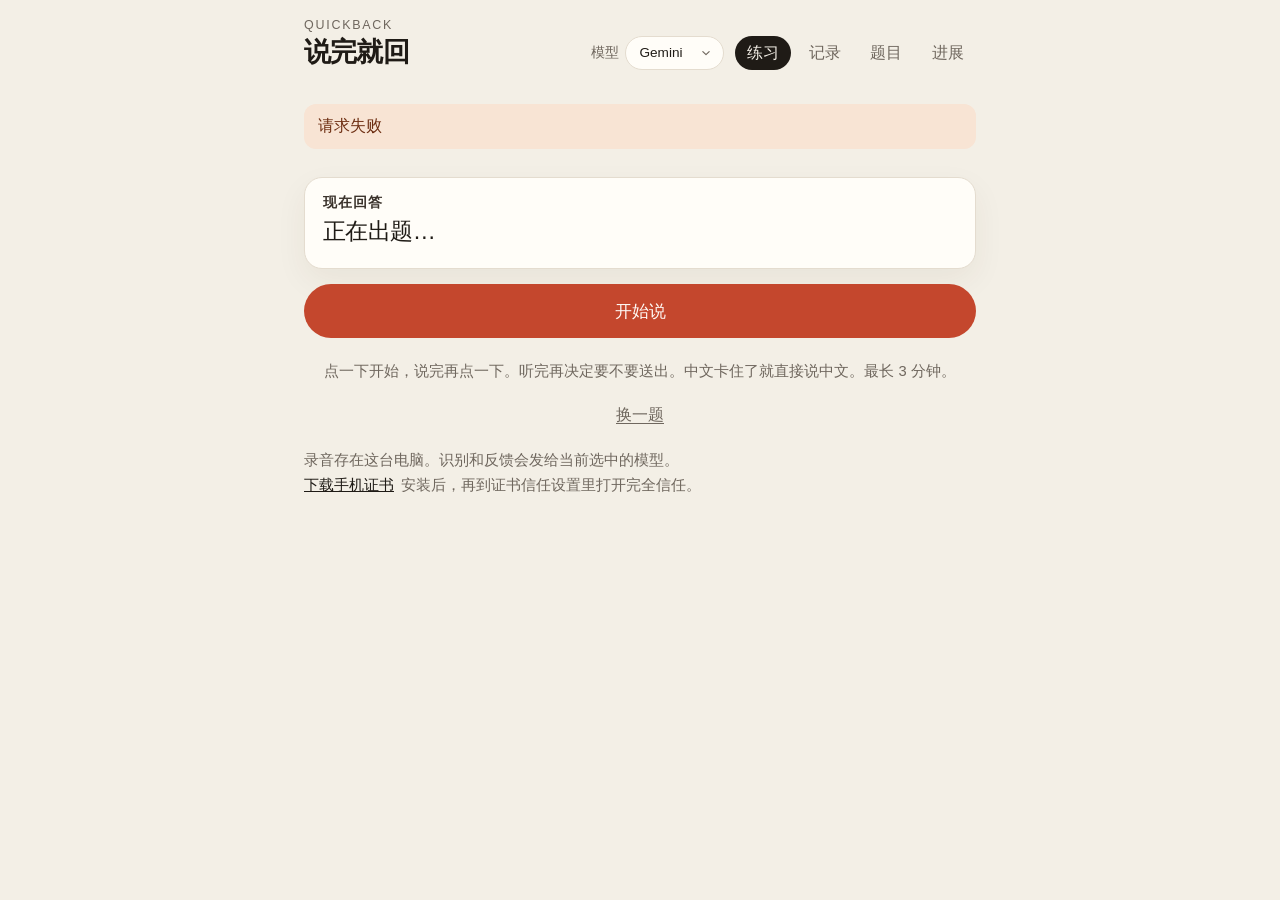
==== static/index.html @ a30c8c8e "feat: 进展对齐已答练习，原始分按各题加总并用 Chart.js 展示 进展只出练习里已经答过的题，未答追问不再出现，也不再加奖励分。统计图改用本地 Chart.js，原始分改为各题分数相加。  " ====
<!DOCTYPE html>
<html lang="zh-CN">
<head>
  <meta charset="utf-8">
  <meta name="viewport" content="width=device-width, initial-scale=1">
  <title>Quickback</title>
    <link rel="stylesheet" href="/static/app.css?v=77">
</head>
<body>
  <div class="page">
    <header class="top">
      <div>
        <p class="brand">Quickback</p>
        <h1>说完就回</h1>
      </div>
      <nav class="tabs" aria-label="页面">
        <label class="provider">模型
          <select id="provider" aria-label="模型">
            <option value="gemini">Gemini</option>
            <option value="qwen">千问</option>
          </select>
        </label>
        <button type="button" id="tab-practice" class="tab is-active">练习</button>
        <button type="button" id="tab-history" class="tab">记录</button>
        <button type="button" id="tab-questions" class="tab">题目</button>
        <button type="button" id="tab-progress" class="tab">进展</button>
      </nav>
    </header>

    <p id="banner" class="banner" hidden></p>

    <main id="practice">
      <section id="topic" class="card topic" hidden></section>
      <section id="turns"></section>
      <section id="next-prompt" class="card prompt"></section>
      <section id="recorder" class="recorder">
        <div class="record-row">
          <button type="button" id="record" class="record">开始说</button>
          <button type="button" id="finish-practice" class="finish" hidden>归档</button>
        </div>
        <div id="take-review" class="take-review" hidden>
          <p id="take-hint" class="hint">这段还在本机。听一遍，满意再送出。</p>
          <div id="take-audio"></div>
          <div class="take-actions">
            <button type="button" id="send-take" class="primary">就用这段</button>
            <button type="button" id="redo-take" class="text-btn">重说</button>
          </div>
        </div>
        <p id="rec-hint" class="hint">点一下开始，说完再点一下。听完再决定要不要送出。中文卡住了就直接说中文。最长 3 分钟。</p>
        <button type="button" id="cancel-retake" class="text-btn" hidden>取消重答</button>
        <button type="button" id="new-question" class="text-btn">换一题</button>
      </section>
    </main>

    <main id="history" hidden>
      <section id="history-list" class="history"></section>
    </main>

    <main id="questions" hidden>
      <form id="question-form" class="card question-form">
        <p class="kicker">新题目</p>
        <label>英文问题<input name="en" type="text" required maxlength="240"></label>
        <label>中文意思<input name="zh" type="text" required maxlength="240"></label>
        <button type="submit" class="primary">添加</button>
      </form>
      <section id="question-list" class="question-list"></section>
    </main>

    <main id="progress" hidden>
      <section id="progress-root"></section>
    </main>

    <main id="progress-stats" hidden>
      <section id="progress-stats-root"></section>
    </main>

    <footer class="foot">
      <p>录音存在这台电脑。识别和反馈会发给当前选中的模型。</p>
      <p class="cert-install"><a href="/api/cert">下载手机证书</a>安装后，再到证书信任设置里打开完全信任。</p>
    </footer>
  </div>
  <div id="confirm-dialog" class="confirm" hidden>
    <div class="confirm-card" role="dialog" aria-modal="true" aria-labelledby="confirm-text">
      <p id="confirm-text"></p>
      <div class="confirm-actions">
        <button type="button" id="confirm-ok" class="primary">删除</button>
        <button type="button" id="confirm-cancel" class="text-btn">取消</button>
      </div>
    </div>
  </div>
  <script src="/static/chart.umd.min.js?v=4.4.6"></script>
  <script src="/static/progress.js?v=19"></script>
  <script src="/static/questions.js?v=38"></script>
  <script src="/static/app.js?v=68"></script>
</body>
</html>
---- static/app.css ----
:root {
  color-scheme: light;
  --bg: #f3efe6;
  --card: #fffdf8;
  --ink: #1f1b16;
  --muted: #6f675e;
  --label: #3a322b;
  --line: #e4dccf;
  --en: #1c5c43;
  --zh: #9a4510;
  --zh-bg: #f8eadb;
  --accent: #c4472d;
  --accent-ink: #fffaf6;
  --heard: #2f8a52;
  --heard-active: #1d6a3c;
  --shadow: 0 12px 32px rgba(70, 48, 20, 0.06);
  font-family: "Segoe UI", "PingFang SC", "Microsoft YaHei", sans-serif;
}

* { box-sizing: border-box; }

body {
  margin: 0;
  background: var(--bg);
  color: var(--ink);
}

button, input, select { font: inherit; color: inherit; }

.page {
  width: min(42rem, calc(100% - 2rem));
  margin: 0 auto;
  padding: 0 0 3rem;
}

.top {
  position: sticky;
  top: 0;
  z-index: 20;
  display: flex;
  justify-content: space-between;
  gap: 1rem;
  align-items: flex-end;
  margin-bottom: 1.25rem;
  padding: 1.1rem 0 0.85rem;
  background: var(--bg);
}

.brand {
  margin: 0;
  color: var(--muted);
  font-size: 0.78rem;
  letter-spacing: 0.14em;
  text-transform: uppercase;
}

h1 {
  margin: 0.15rem 0 0;
  font-size: 1.7rem;
  font-weight: 650;
  letter-spacing: -0.03em;
}

.tabs { display: flex; flex-wrap: wrap; gap: 0.35rem; align-items: center; justify-content: flex-end; }

.provider {
  display: flex;
  align-items: center;
  gap: 0.35rem;
  margin-right: 0.35rem;
  color: var(--muted);
  font-size: 0.85rem;
}

.provider select {
  appearance: none;
  border: 1px solid var(--line);
  background: var(--card) url("data:image/svg+xml,%3Csvg xmlns='http://www.w3.org/2000/svg' viewBox='0 0 12 12'%3E%3Cpath d='M2.2 4.3 6 8l3.8-3.7' fill='none' stroke='%236f675e' stroke-width='1.4' stroke-linecap='round' stroke-linejoin='round'/%3E%3C/svg%3E") right 0.7rem center / 0.65rem no-repeat;
  border-radius: 999px;
  height: 2.11rem;
  min-width: 6.2rem;
  padding: 0 1.7rem 0 0.85rem;
  color: var(--ink);
  line-height: 1.2;
  cursor: pointer;
}

.provider select:hover { border-color: #cfc4b4; }

.provider select:focus { outline: none; }

.provider select:focus-visible {
  outline: 2px solid var(--ink);
  outline-offset: 2px;
}

.tab, .text-btn, .retry, .history-item {
  border: 0;
  background: transparent;
  color: var(--ink);
  cursor: pointer;
}

.tab {
  padding: 0.4rem 0.75rem;
  border-radius: 999px;
  color: var(--muted);
}

.tab.is-active {
  background: var(--ink);
  color: var(--bg);
}

.banner {
  margin: 0 0 1rem;
  padding: 0.75rem 0.9rem;
  border-radius: 12px;
  background: #f8e4d4;
  color: #6d2e12;
}

.card {
  background: var(--card);
  border: 1px solid var(--line);
  border-radius: 18px;
  box-shadow: var(--shadow);
  padding: 1rem 1.1rem 1.05rem;
}

.topic { margin-bottom: 0.8rem; }
.topic p, .prompt p, .turn p { margin: 0.25rem 0; }

.kicker {
  margin: 0;
  color: var(--label);
  font-size: 0.86rem;
  font-weight: 650;
  letter-spacing: 0.08em;
}

.section-head {
  display: flex;
  align-items: center;
  justify-content: space-between;
  gap: 0.75rem;
}

.section-head .kicker,
.section-head .question-meta { margin: 0; }

.section-head .question-actions {
  margin: 0 0 0 auto;
}

.section-head .text-btn {
  padding: 0;
  font-size: 0.92rem;
}

.en-line {
  font-size: 1.45rem;
  line-height: 1.35;
  letter-spacing: -0.02em;
}

.zh-line { color: var(--muted); }

.prompt { margin-top: 0.8rem; }

#turns { display: grid; gap: 0.8rem; }

.turn { display: grid; gap: 0.85rem; }
.turn.is-retake { box-shadow: inset 0 0 0 1px var(--accent); }
.turn-fold > summary {
  display: inline-flex;
  align-items: center;
  gap: 0.28rem;
  width: fit-content;
  cursor: pointer;
  list-style: none;
  color: var(--muted);
  font-size: 0.92rem;
}
.fold-icon {
  display: inline-flex;
  width: 0.7rem;
  height: 0.7rem;
}
.fold-icon svg { display: block; width: 100%; height: 100%; }
.turn-fold[open] .fold-icon { transform: rotate(90deg); }
.turn-fold > summary::-webkit-details-marker { display: none; }
.turn-fold > summary::marker { content: ""; }
.turn-fold[open] > summary { margin-bottom: 0.85rem; }
.turn-fold[open] .when-closed,
.turn-fold:not([open]) .when-open { display: none; }
.turn-fold:not([open]) > .turn-body { display: none; }
.turn-body { display: grid; gap: 0.85rem; }
.turn-question { display: grid; gap: 0.3rem; }
.turn-question .question-actions { margin-top: 0.2rem; }
.retake-slot:empty { display: none; }

.transcript {
  font-size: 1.08rem;
  line-height: 1.6;
}

.seg.en { color: var(--en); }
.seg.zh {
  color: var(--zh);
  background: var(--zh-bg);
  border-radius: 0.3rem;
  padding: 0 0.18em;
}

.natural {
  font-family: Georgia, "Palatino Linotype", Palatino, serif;
  font-size: 1.28rem;
  line-height: 1.45;
  margin-bottom: 0.25rem;
}

.natural:last-of-type { margin-bottom: 0.85rem; }

.turn-blocks { display: grid; gap: 0.85rem; }

.framed {
  border: 1px solid var(--line);
  border-radius: 0.7rem;
  padding: 0.55rem 0.75rem 0.7rem;
}

.framed .natural { margin: 0.15rem 0 0; }
.framed .meaning { margin-bottom: 0.35rem; }
.framed .note { margin: 0.15rem 0 0; }
.framed-part { margin-top: 0.85rem; }

.variant { margin-top: 0.75rem; }
.variant .meaning { margin-bottom: 0; }

.chunk-mark {
  background: transparent;
  color: inherit;
  box-shadow: inset 0 -0.28rem 0 rgb(196 71 45 / 28%);
}

.core-mark {
  background: rgb(28 92 67 / 14%);
  color: inherit;
  border-radius: 0.15rem;
}

.chunk-speak {
  flex: 0 1 auto;
  width: fit-content;
  max-width: 100%;
  margin: 0;
  padding: 0;
  border: 0;
  background: none;
  color: inherit;
  font: inherit;
  font-size: 1.05rem;
  line-height: 1.45;
  text-align: left;
  cursor: pointer;
}

.chunk-speak:hover,
.chunk-speak:focus-visible,
.chunk-speak.is-playing { color: var(--accent); }

.chunk-slot { color: var(--muted); font-weight: 400; }
.chunk-speak:hover .chunk-slot,
.chunk-speak:focus-visible .chunk-slot,
.chunk-speak.is-playing .chunk-slot { color: var(--muted); }

.chunk-echo { margin-top: 0.85rem; }
.core-block { margin-top: 0.95rem; }
.core {
  margin-top: 0.7rem;
  padding: 0.65rem 0.75rem 0.7rem;
  border: 1px solid var(--line);
  border-radius: 0.55rem;
  background: #fffdf8;
}
.core .note { margin: 0.2rem 0 0; }
.core .spoken { margin: 0.35rem 0 0; }
.core-try {
  margin-top: 0.55rem;
  padding-top: 0.45rem;
  border-top: 1px solid var(--line);
}
.core-try-label {
  color: #5c534b;
  font-size: 0.86rem;
  font-weight: 700;
}
.core-add { margin-top: 0.75rem; }
.chunk { margin-top: 0.65rem; }
.chunk .natural { font-size: 1.05rem; }

.chunk-line {
  display: flex;
  align-items: center;
  gap: 0.4rem;
  min-width: 0;
}

.chunk-role {
  flex: none;
  padding: 0.05rem 0.38rem;
  border-radius: 0.32rem;
  font-size: 0.72rem;
  font-weight: 650;
  line-height: 1.35;
  letter-spacing: 0.04em;
}

.chunk-role.is-flow { color: var(--en); background: #e5f1ea; }
.chunk-role.is-pivot { color: var(--zh); background: var(--zh-bg); }
.chunk-role.is-refactor { color: var(--accent); background: #f8e6e1; }

.chunk-heard {
  flex: none;
  width: 2.1rem;
  height: 0.85rem;
  padding: 0;
  border: 0;
  border-radius: 0.2rem;
  background: var(--heard);
  cursor: pointer;
}

.chunk-heard.is-playing { background: var(--heard-active); }

.echo-head {
  display: flex;
  align-items: center;
  justify-content: space-between;
  gap: 0.75rem;
}

.echo-actions {
  display: flex;
  align-items: center;
  gap: 0.85rem;
  margin-left: auto;
}

.echo-actions .text-btn {
  padding: 0;
  font-size: 0.92rem;
}

.framed .changes { margin-top: 0.35rem; }
.framed .changes li:first-child { border-top: 0; padding-top: 0.15rem; }

.meaning {
  margin: 0.2rem 0 0.85rem;
  color: var(--muted);
  font-size: 0.98rem;
  line-height: 1.5;
}

.meta, .hint, .foot, .note, .empty {
  color: var(--muted);
  font-size: 0.92rem;
}

.meta { margin: 0; }

.player {
  display: flex;
  align-items: center;
  gap: 0.45rem;
  width: 100%;
  height: 2rem;
  margin-top: 0.35rem;
  padding: 0 0.55rem 0 0.22rem;
  border: 1px solid var(--line);
  border-radius: 999px;
  background: var(--card);
}

.player audio { display: none; }

.player-play {
  display: grid;
  place-items: center;
  width: 1.65rem;
  height: 1.65rem;
  flex: none;
  padding: 0;
  border: 0;
  border-radius: 999px;
  background: var(--ink);
  color: var(--accent-ink);
  cursor: pointer;
}

.player-play.is-playing { background: var(--accent); }

.player.is-retell .player-play { background: var(--heard); }
.player.is-retell .player-play.is-playing { background: var(--heard-active); }

.player-play svg {
  width: 1.05rem;
  height: 1.05rem;
  display: block;
}

.player .player-range {
  flex: 1;
  width: auto;
  min-width: 0;
  height: 0.28rem;
  margin: 0;
  padding: 0;
  border: 0;
  accent-color: var(--accent);
  appearance: none;
  background: var(--line);
  border-radius: 999px;
  box-shadow: none;
  cursor: pointer;
}

.player-range::-webkit-slider-thumb {
  appearance: none;
  width: 0.68rem;
  height: 0.68rem;
  border: 0;
  border-radius: 999px;
  background: var(--accent);
}

.player-range::-moz-range-thumb {
  width: 0.68rem;
  height: 0.68rem;
  border: 0;
  border-radius: 999px;
  background: var(--accent);
}

.player-time {
  flex: none;
  min-width: 5.6rem;
  color: var(--muted);
  font-size: 0.75rem;
  font-variant-numeric: tabular-nums;
  text-align: right;
}

.changes, .extensions { margin: 0.35rem 0 0; padding: 0; list-style: none; display: grid; gap: 0.65rem; }

.changes li, .extensions li {
  padding-top: 0.65rem;
  border-top: 1px solid var(--line);
}

.spoken { color: var(--zh); }
.better { color: var(--en); }

.block-label {
  margin: 0;
  color: var(--ink);
  font-size: 1.12rem;
  font-weight: 700;
  letter-spacing: 0.01em;
}

.block-label.rank-2 {
  color: #5c534b;
  font-size: 0.92rem;
  font-weight: 700;
  letter-spacing: 0.02em;
}

.block-label.rank-3 {
  color: var(--muted);
  font-size: 0.76rem;
  font-weight: 400;
  letter-spacing: 0.01em;
}

.block-label.rank-3::before {
  content: "·";
  margin-right: 0.4em;
  color: #5c534b;
  font-weight: 700;
}

.block-label.is-highlight {
  display: inline-block;
  color: var(--ink);
  font-weight: 700;
  background: #f8e6e1;
  border-radius: 0.28rem;
  padding: 0.08rem 0.45rem;
}

.block-label.rank-3.is-highlight::before { content: none; }

.recorder {
  margin-top: 0.9rem;
  display: grid;
  justify-items: center;
  gap: 0.55rem;
}

.recorder.is-inline {
  margin-top: 0.15rem;
  padding-top: 0.85rem;
  border-top: 1px solid var(--line);
  justify-items: stretch;
}

.recorder.is-inline .hint { text-align: center; }
.recorder.is-inline .take-review { width: 100%; }

.record-row {
  display: flex;
  align-items: stretch;
  gap: 0.65rem;
  width: 100%;
}

.record {
  width: auto;
  flex: 1;
  height: 3.4rem;
  border: 0;
  border-radius: 999px;
  background: var(--accent);
  color: var(--accent-ink);
  font-size: 1.05rem;
  cursor: pointer;
}

.record:disabled, .finish:disabled { opacity: 0.55; cursor: wait; }

.finish.is-wide { flex: 1; }
.finish {
  flex: none;
  min-width: 6.4rem;
  height: 3.4rem;
  padding: 0 1.6rem;
  border: 0;
  border-radius: 999px;
  background: var(--heard);
  color: var(--accent-ink);
  font-size: 1.05rem;
  cursor: pointer;
}

.take-review:not([hidden]) {
  width: min(100%, 24rem);
  display: grid;
  justify-items: center;
  gap: 0.7rem;
}

.take-review .player { margin-top: 0; }

.take-actions { display: flex; gap: 0.9rem; align-items: center; }
.take-actions .primary { margin-top: 0; }

.record.is-recording {
  background: #8e2618;
  animation: pulse 1.2s ease-in-out infinite;
}

@keyframes pulse {
  50% { transform: scale(0.985); }
}

@media (prefers-reduced-motion: reduce) {
  .record.is-recording { animation: none; }
}

.text-btn:disabled { opacity: 0.45; cursor: default; }
.text-btn, .retry {
  color: var(--muted);
  text-decoration: underline;
  text-underline-offset: 0.18em;
}

.retry { padding: 0; }

.history, .question-list { display: grid; gap: 0.6rem; }

.question-form label, .question-item label, .prompt-edit label {
  display: grid;
  gap: 0.3rem;
  margin-top: 0.75rem;
  color: var(--muted);
  font-size: 0.85rem;
}

.question-form input:not(.player-range),
.question-item input:not(.player-range),
.prompt-edit input:not(.player-range) {
  width: 100%;
  border: 1px solid var(--line);
  border-radius: 10px;
  padding: 0.6rem 0.7rem;
  background: #fff;
}

.primary {
  margin-top: 0.9rem;
  border: 0;
  border-radius: 999px;
  padding: 0.55rem 1.1rem;
  background: var(--ink);
  color: var(--bg);
  cursor: pointer;
}

.question-item { margin-top: 0.7rem; }

.question-open {
  display: block;
  width: 100%;
  margin: 0;
  padding: 0;
  border: 0;
  background: none;
  color: inherit;
  font: inherit;
  text-align: left;
  cursor: pointer;
}

.question-open:hover .en-line {
  text-decoration: underline;
  text-underline-offset: 0.14em;
}

.question-open:focus { outline: none; }

.question-open:focus-visible {
  outline: 2px solid var(--ink);
  outline-offset: 3px;
  border-radius: 8px;
}

.question-meta {
  margin: 0 0 0.35rem;
  color: var(--muted);
  font-size: 0.82rem;
}

.question-current { color: var(--en); font-weight: 650; }

.question-status { color: var(--accent); font-weight: 650; }
.question-status.is-done { color: var(--muted); }
.retell { margin-top: 0.8rem; }
.retell .text-btn { margin-top: 0.35rem; }

.echoes { margin-top: 0.8rem; }
.echoes summary { cursor: pointer; color: var(--muted); }
.echo-list { display: grid; gap: 0.85rem; margin-top: 0.55rem; }
.echo-turn { display: grid; gap: 0.4rem; }
.echo-turn .en-line { font-size: 1.15rem; margin: 0; }
.echo-turn .zh-line { margin: 0; }
.chunk-phrase { font-size: 1.05rem; line-height: 1.4; }
.echo { margin-top: 0.85rem; }
.echo .block-label { margin-top: 0.45rem; }

.question-actions { display: flex; gap: 0.9rem; align-items: center; margin-top: 0.75rem; }
.question-actions .primary { margin-top: 0; }

.history-item {
  text-align: left;
  width: 100%;
  padding: 0.9rem 1rem;
  border-radius: 16px;
  border: 1px solid var(--line);
  background: var(--card);
}

.history-item strong { display: block; font-weight: 600; }
.history-item span { display: block; margin-top: 0.25rem; color: var(--muted); font-size: 0.9rem; }

.confirm {
  position: fixed;
  inset: 0;
  z-index: 20;
  display: grid;
  place-items: center;
  padding: 1rem;
  background: rgba(31, 27, 22, 0.35);
}

.confirm[hidden] { display: none; }

.confirm-card {
  width: min(22rem, 100%);
  background: var(--card);
  border: 1px solid var(--line);
  border-radius: 18px;
  box-shadow: var(--shadow);
  padding: 1.15rem 1.15rem 1rem;
}

.confirm-card p { margin: 0; line-height: 1.5; }

.confirm-actions {
  display: flex;
  gap: 0.9rem;
  align-items: center;
  margin-top: 1rem;
}

.confirm-actions .primary { margin-top: 0; background: var(--accent); color: var(--accent-ink); }

.progress-chart { margin-top: 0.85rem; }
.progress-plot { position: relative; width: 100%; height: 300px; }
.progress-chart.is-compact .progress-plot { height: 120px; }
.progress-latest { margin: 0.4rem 0 0; }
.progress-answer { margin-top: 0.7rem; }
.progress-answer .en-line { font-size: 1.2rem; }
.progress-said { margin: 0.45rem 0 0; line-height: 1.5; }
.progress-fixes { margin-top: 0.75rem; }
.progress-fixes .block-label { margin-bottom: 0.15rem; }
.progress-total { margin: 0.45rem 0 0; font-weight: 700; }
.progress-answer .player { margin-top: 0.55rem; }
#progress-root { overflow-anchor: none; }
.progress-drafts { margin-top: 0.9rem; }
.progress-drafts .kicker { margin-top: 0; }
.draft-list { list-style: none; margin: 0.65rem 0 0; padding: 0; display: grid; gap: 0.4rem; }
.draft-item { display: flex; align-items: center; justify-content: space-between; gap: 0.7rem; }
.draft-item p { margin: 0; line-height: 1.45; }
.draft-form { display: flex; gap: 0.55rem; align-items: center; margin-top: 0.7rem; }
.draft-form input {
  flex: 1;
  min-width: 0;
  border: 1px solid var(--line);
  border-radius: 10px;
  padding: 0.55rem 0.7rem;
  background: #fff;
}
.draft-form .primary { margin-top: 0; flex: none; }

.progress-quit {
  flex: none;
  min-width: 6.8rem;
  height: 3.4rem;
  padding: 0 1.2rem;
  border: 1px solid var(--line);
  border-radius: 999px;
  background: var(--card);
  color: var(--ink);
  font-size: 1rem;
  cursor: pointer;
}

.progress-quit:disabled { opacity: 0.55; cursor: default; }

.progress-actions { display: flex; gap: 0.9rem; align-items: center; margin-top: 0.85rem; }
.progress-actions .primary { margin-top: 0; }
#progress > #progress-root > .primary { margin-top: 0.9rem; }
.progress-back { display: block; margin: 0 0 0.75rem; padding: 0; }

.foot { margin-top: 1.5rem; }
.foot p { margin: 0.35rem 0; }
.cert-install a { color: var(--ink); margin-right: 0.45rem; }

.error-line { color: #8e2618; }

.review {
  margin-top: 0.35rem;
  border-top: 1px solid var(--line);
  padding-top: 0.75rem;
}

.review summary {
  cursor: pointer;
  color: var(--ink);
  font-size: 0.95rem;
}

.review p {
  margin: 0.55rem 0 0;
  line-height: 1.6;
}
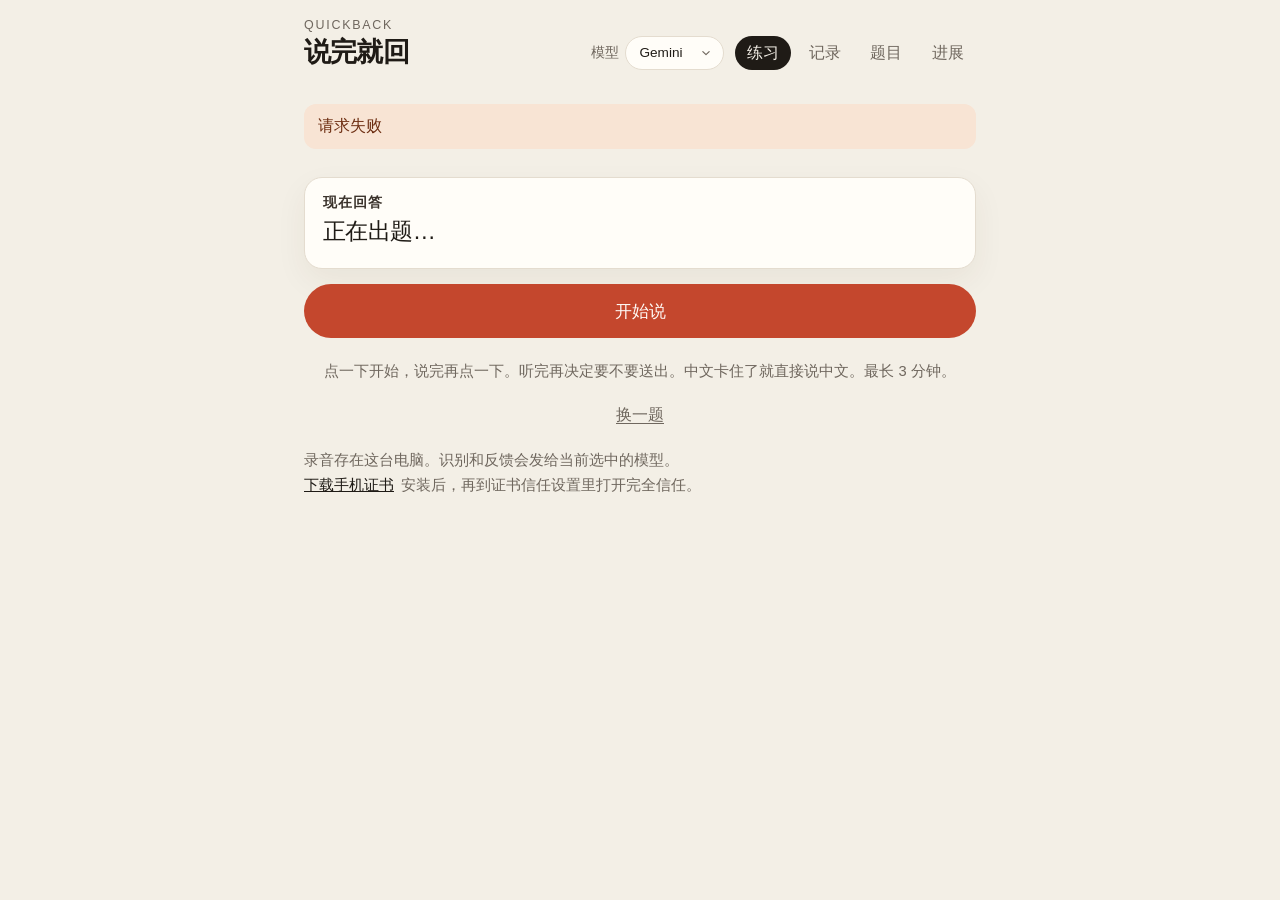
==== commit 49fd9dd9: "fix: 手机能播电脑上的跟读，并显示时长 电脑录的 WebM 在手机上解不了，跟读播放器也没带上秒数。手机来要时转成 AAC，并把时长记下来。" ====
--- a/static/index.html
+++ b/static/index.html
@@ -4,7 +4,7 @@
   <meta charset="utf-8">
   <meta name="viewport" content="width=device-width, initial-scale=1">
   <title>Quickback</title>
-    <link rel="stylesheet" href="/static/app.css?v=77">
+    <link rel="stylesheet" href="/static/app.css?v=82">
 </head>
 <body>
   <div class="page">
@@ -20,10 +20,10 @@
             <option value="qwen">千问</option>
           </select>
         </label>
-        <button type="button" id="tab-practice" class="tab is-active">练习</button>
-        <button type="button" id="tab-history" class="tab">记录</button>
-        <button type="button" id="tab-questions" class="tab">题目</button>
-        <button type="button" id="tab-progress" class="tab">进展</button>
+        <a href="/practice" id="tab-practice" class="tab is-active" aria-current="page">练习</a>
+        <a href="/history" id="tab-history" class="tab">记录</a>
+        <a href="/questions" id="tab-questions" class="tab">题目</a>
+        <a href="/progress" id="tab-progress" class="tab">进展</a>
       </nav>
     </header>
 
@@ -89,8 +89,8 @@
     </div>
   </div>
   <script src="/static/chart.umd.min.js?v=4.4.6"></script>
-  <script src="/static/progress.js?v=19"></script>
-  <script src="/static/questions.js?v=38"></script>
-  <script src="/static/app.js?v=68"></script>
+  <script src="/static/progress.js?v=31"></script>
+  <script src="/static/questions.js?v=39"></script>
+  <script src="/static/app.js?v=73"></script>
 </body>
 </html>
--- a/static/app.css
+++ b/static/app.css
@@ -102,9 +102,11 @@
 }
 
 .tab {
+  display: inline-block;
   padding: 0.4rem 0.75rem;
   border-radius: 999px;
   color: var(--muted);
+  text-decoration: none;
 }
 
 .tab.is-active {
@@ -138,6 +140,8 @@
   font-weight: 650;
   letter-spacing: 0.08em;
 }
+
+.kicker .progress-count { margin-left: 0.45rem; }
 
 .section-head {
   display: flex;
@@ -723,6 +727,8 @@
 .progress-answer { margin-top: 0.7rem; }
 .progress-answer .en-line { font-size: 1.2rem; }
 .progress-said { margin: 0.45rem 0 0; line-height: 1.5; }
+.progress-corrected { margin-top: 0.75rem; }
+.progress-corrected .block-label { margin-bottom: 0.25rem; }
 .progress-fixes { margin-top: 0.75rem; }
 .progress-fixes .block-label { margin-bottom: 0.15rem; }
 .progress-total { margin: 0.45rem 0 0; font-weight: 700; }
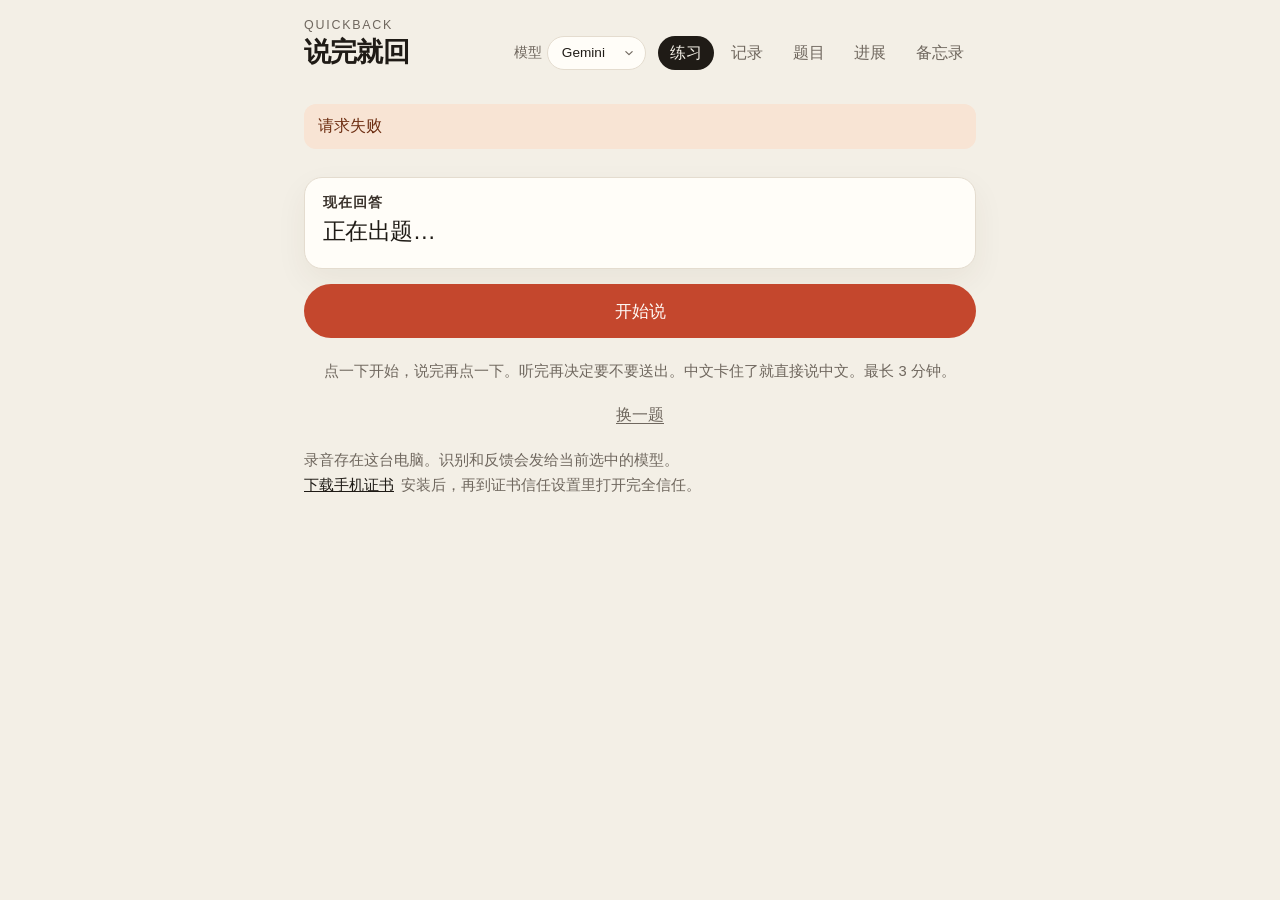
==== commit b7bfbc0d: "feat: 加上备忘录页，记录可折叠查看 练习里想留下的话可以写标题和正文，存在本机，也能改或删。  Co-authored-by: XiaoWinter <XiaoWinter@users.nore" ====
--- a/static/index.html
+++ b/static/index.html
@@ -4,7 +4,7 @@
   <meta charset="utf-8">
   <meta name="viewport" content="width=device-width, initial-scale=1">
   <title>Quickback</title>
-    <link rel="stylesheet" href="/static/app.css?v=82">
+    <link rel="stylesheet" href="/static/app.css?v=86">
 </head>
 <body>
   <div class="page">
@@ -24,6 +24,7 @@
         <a href="/history" id="tab-history" class="tab">记录</a>
         <a href="/questions" id="tab-questions" class="tab">题目</a>
         <a href="/progress" id="tab-progress" class="tab">进展</a>
+        <a href="/memos" id="tab-memos" class="tab">备忘录</a>
       </nav>
     </header>
 
@@ -74,6 +75,16 @@
       <section id="progress-stats-root"></section>
     </main>
 
+    <main id="memos" hidden>
+      <form id="memo-form" class="card memo-form">
+        <p class="kicker">新备忘</p>
+        <label>标题<input name="title" type="text" maxlength="80"></label>
+        <label>备忘<textarea name="text" required maxlength="2000" rows="4"></textarea></label>
+        <button type="submit" class="primary">添加</button>
+      </form>
+      <section id="memo-list" class="memo-list"></section>
+    </main>
+
     <footer class="foot">
       <p>录音存在这台电脑。识别和反馈会发给当前选中的模型。</p>
       <p class="cert-install"><a href="/api/cert">下载手机证书</a>安装后，再到证书信任设置里打开完全信任。</p>
@@ -91,6 +102,7 @@
   <script src="/static/chart.umd.min.js?v=4.4.6"></script>
   <script src="/static/progress.js?v=31"></script>
   <script src="/static/questions.js?v=39"></script>
-  <script src="/static/app.js?v=73"></script>
+  <script src="/static/memos.js?v=3"></script>
+  <script src="/static/app.js?v=74"></script>
 </body>
 </html>
--- a/static/app.css
+++ b/static/app.css
@@ -592,7 +592,70 @@
 
 .retry { padding: 0; }
 
-.history, .question-list { display: grid; gap: 0.6rem; }
+.history, .question-list, .memo-list { display: grid; gap: 0.6rem; }
+
+.memo-list { margin-top: 1rem; }
+
+.memo-form label, .memo-item label {
+  display: grid;
+  gap: 0.3rem;
+  margin-top: 0.75rem;
+  color: var(--muted);
+  font-size: 0.85rem;
+}
+
+.memo-form input,
+.memo-item input,
+.memo-form textarea,
+.memo-item textarea {
+  width: 100%;
+  border: 1px solid var(--line);
+  border-radius: 10px;
+  padding: 0.6rem 0.7rem;
+  background: #fff;
+  color: inherit;
+  font: inherit;
+  line-height: 1.45;
+}
+
+.memo-form textarea, .memo-item textarea { resize: vertical; }
+
+.memo-title {
+  margin: 0.45rem 0 0;
+  font-size: 1.05rem;
+  font-weight: 600;
+}
+
+.memo-fold > summary {
+  display: flex;
+  align-items: flex-start;
+  gap: 0.45rem;
+  cursor: pointer;
+  list-style: none;
+}
+
+.memo-fold > summary::-webkit-details-marker { display: none; }
+.memo-fold > summary::marker { content: ""; }
+
+.memo-fold > summary::before {
+  content: "";
+  flex: none;
+  width: 0.4rem;
+  height: 0.4rem;
+  margin-top: 0.45rem;
+  border-right: 1.5px solid var(--muted);
+  border-bottom: 1.5px solid var(--muted);
+  transform: rotate(-45deg);
+}
+
+.memo-fold[open] > summary { margin-bottom: 0.35rem; }
+.memo-fold[open] > summary::before { transform: rotate(45deg); margin-top: 0.28rem; }
+.memo-fold > summary .memo-title { margin: 0; }
+
+.memo-text {
+  margin: 0.35rem 0 0;
+  white-space: pre-wrap;
+}
 
 .question-form label, .question-item label, .prompt-edit label {
   display: grid;
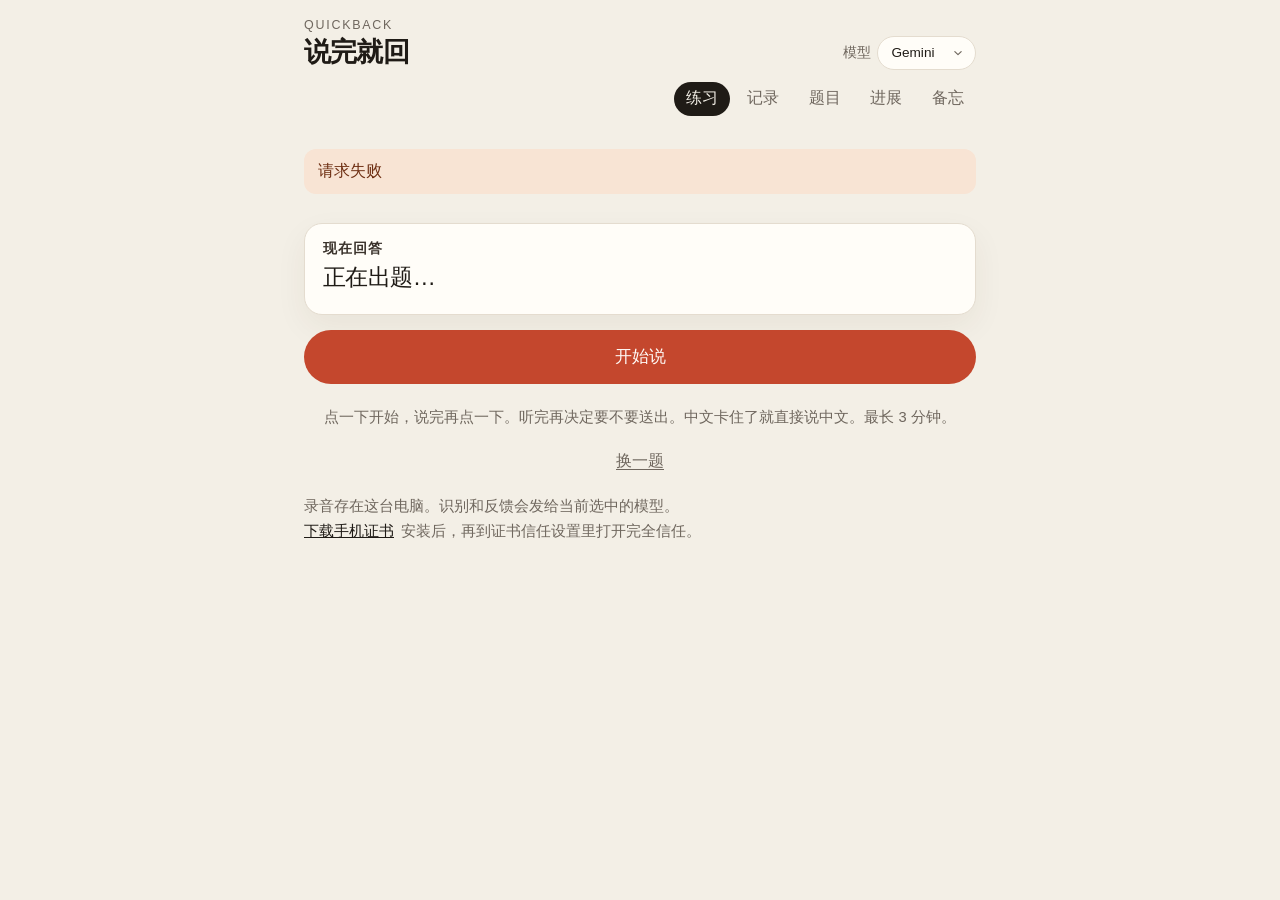
==== commit 92a8d6ca: "feat: 备忘录支持附件，去掉后也会删本地文件 可以附上音频、视频、图片、文档和电子书。去掉附件或删备忘时清掉磁盘文件，打开列表也会扫掉残留。  Co-authored-by: XiaoWinter" ====
--- a/static/index.html
+++ b/static/index.html
@@ -4,27 +4,29 @@
   <meta charset="utf-8">
   <meta name="viewport" content="width=device-width, initial-scale=1">
   <title>Quickback</title>
-    <link rel="stylesheet" href="/static/app.css?v=86">
+    <link rel="stylesheet" href="/static/app.css?v=92">
 </head>
 <body>
   <div class="page">
     <header class="top">
-      <div>
-        <p class="brand">Quickback</p>
-        <h1>说完就回</h1>
-      </div>
-      <nav class="tabs" aria-label="页面">
+      <div class="top-bar">
+        <div>
+          <p class="brand">Quickback</p>
+          <h1>说完就回</h1>
+        </div>
         <label class="provider">模型
           <select id="provider" aria-label="模型">
             <option value="gemini">Gemini</option>
             <option value="qwen">千问</option>
           </select>
         </label>
+      </div>
+      <nav class="tabs" aria-label="页面">
         <a href="/practice" id="tab-practice" class="tab is-active" aria-current="page">练习</a>
         <a href="/history" id="tab-history" class="tab">记录</a>
         <a href="/questions" id="tab-questions" class="tab">题目</a>
         <a href="/progress" id="tab-progress" class="tab">进展</a>
-        <a href="/memos" id="tab-memos" class="tab">备忘录</a>
+        <a href="/memos" id="tab-memos" class="tab">备忘</a>
       </nav>
     </header>
 
@@ -79,7 +81,15 @@
       <form id="memo-form" class="card memo-form">
         <p class="kicker">新备忘</p>
         <label>标题<input name="title" type="text" maxlength="80"></label>
-        <label>备忘<textarea name="text" required maxlength="2000" rows="4"></textarea></label>
+        <label>备忘<textarea name="text" maxlength="2000" rows="4"></textarea></label>
+        <label class="memo-file-pick">附件
+          <input name="files" type="file" multiple accept="audio/*,video/*,image/*,.pdf,.epub,.mobi,.azw,.azw3,.txt,.md,.zip,.doc,.docx,.rtf,.odt">
+        </label>
+        <p id="memo-file-hint" class="note memo-file-hint">可选文件、音频、视频、文档或电子书，最多 8 个。</p>
+        <div id="memo-upload" class="memo-upload" hidden>
+          <p id="memo-upload-text" class="note"></p>
+          <div class="memo-upload-bar"><span id="memo-upload-fill"></span></div>
+        </div>
         <button type="submit" class="primary">添加</button>
       </form>
       <section id="memo-list" class="memo-list"></section>
@@ -102,7 +112,7 @@
   <script src="/static/chart.umd.min.js?v=4.4.6"></script>
   <script src="/static/progress.js?v=31"></script>
   <script src="/static/questions.js?v=39"></script>
-  <script src="/static/memos.js?v=3"></script>
+  <script src="/static/memos.js?v=8"></script>
   <script src="/static/app.js?v=74"></script>
 </body>
 </html>
--- a/static/app.css
+++ b/static/app.css
@@ -37,13 +37,18 @@
   position: sticky;
   top: 0;
   z-index: 20;
+  display: grid;
+  gap: 0.75rem;
+  margin-bottom: 1.25rem;
+  padding: 1.1rem 0 0.85rem;
+  background: var(--bg);
+}
+
+.top-bar {
   display: flex;
   justify-content: space-between;
   gap: 1rem;
   align-items: flex-end;
-  margin-bottom: 1.25rem;
-  padding: 1.1rem 0 0.85rem;
-  background: var(--bg);
 }
 
 .brand {
@@ -61,13 +66,18 @@
   letter-spacing: -0.03em;
 }
 
-.tabs { display: flex; flex-wrap: wrap; gap: 0.35rem; align-items: center; justify-content: flex-end; }
+.tabs {
+  display: flex;
+  flex-wrap: wrap;
+  gap: 0.35rem;
+  align-items: center;
+  justify-content: flex-end;
+}
 
 .provider {
   display: flex;
   align-items: center;
   gap: 0.35rem;
-  margin-right: 0.35rem;
   color: var(--muted);
   font-size: 0.85rem;
 }
@@ -112,6 +122,42 @@
 .tab.is-active {
   background: var(--ink);
   color: var(--bg);
+}
+
+@media (max-width: 720px) {
+  .page {
+    width: min(42rem, calc(100% - 1.2rem));
+  }
+
+  .top {
+    gap: 0.65rem;
+    padding: 0.85rem 0 0.7rem;
+  }
+
+  .top-bar { gap: 0.65rem; }
+
+  h1 { font-size: 1.4rem; }
+
+  .provider { font-size: 0.8rem; }
+
+  .provider select {
+    min-width: 5.4rem;
+    height: 2rem;
+    padding: 0 1.55rem 0 0.7rem;
+  }
+
+  .tabs {
+    display: grid;
+    grid-template-columns: repeat(5, minmax(0, 1fr));
+    gap: 0.25rem;
+    justify-content: stretch;
+  }
+
+  .tab {
+    text-align: center;
+    padding: 0.5rem 0.15rem;
+    font-size: 0.9rem;
+  }
 }
 
 .banner {
@@ -655,6 +701,148 @@
 .memo-text {
   margin: 0.35rem 0 0;
   white-space: pre-wrap;
+}
+
+.memo-file-pick {
+  display: grid;
+  gap: 0.3rem;
+  margin-top: 0.75rem;
+  color: var(--muted);
+  font-size: 0.85rem;
+}
+
+.memo-file-pick input[type="file"] {
+  width: 100%;
+  border: 1px dashed var(--line);
+  border-radius: 10px;
+  padding: 0.55rem 0.7rem;
+  background: #fff;
+  color: inherit;
+  font: inherit;
+}
+
+.memo-file-hint { margin: 0.45rem 0 0; }
+
+.memo-files {
+  display: grid;
+  gap: 0.65rem;
+  margin-top: 0.75rem;
+}
+
+.memo-file {
+  display: grid;
+  gap: 0.35rem;
+  padding: 0.65rem 0.75rem;
+  border: 1px solid var(--line);
+  border-radius: 12px;
+  background: #fff;
+}
+
+.memo-file-kind {
+  color: var(--muted);
+  font-size: 0.8rem;
+}
+
+.memo-file-name {
+  overflow-wrap: anywhere;
+}
+
+.memo-file audio,
+.memo-file video,
+.memo-image img {
+  width: 100%;
+  max-height: 18rem;
+  object-fit: contain;
+  background: #f7f2ea;
+  border-radius: 8px;
+}
+
+.memo-image {
+  display: block;
+  margin-top: 0.15rem;
+}
+
+.memo-upload {
+  margin-top: 0.75rem;
+  display: grid;
+  gap: 0.4rem;
+}
+
+.memo-upload[hidden] {
+  display: none;
+}
+
+.memo-upload-bar {
+  height: 0.45rem;
+  border-radius: 999px;
+  background: var(--line);
+  overflow: hidden;
+}
+
+.memo-upload-bar span {
+  display: block;
+  height: 100%;
+  width: 0;
+  background: var(--ink);
+  transition: width 0.15s linear;
+}
+
+.memo-doc {
+  display: grid;
+  gap: 0.45rem;
+  margin-top: 0.2rem;
+  justify-items: start;
+}
+
+.memo-doc-link {
+  display: block;
+  width: 11rem;
+  max-width: 100%;
+  color: inherit;
+  text-decoration: none;
+}
+
+.memo-doc-cover,
+.memo-doc-pdf,
+.memo-doc-badge {
+  display: block;
+  width: 100%;
+  aspect-ratio: 3 / 4;
+  border-radius: 10px;
+  border: 1px solid var(--line);
+  background: #f7f2ea;
+  object-fit: cover;
+}
+
+.memo-doc-pdf {
+  pointer-events: none;
+  background: #fff;
+}
+
+.memo-doc-badge {
+  display: grid;
+  place-content: center;
+  gap: 0.35rem;
+  text-align: center;
+  padding: 0.8rem;
+  background: linear-gradient(160deg, #fffdf8, #f0e6d6);
+}
+
+.memo-doc-ext {
+  font-size: 1.15rem;
+  font-weight: 700;
+  letter-spacing: 0.04em;
+}
+
+.memo-doc-label {
+  color: var(--muted);
+  font-size: 0.85rem;
+}
+
+.memo-doc-name {
+  color: var(--muted);
+  font-size: 0.88rem;
+  overflow-wrap: anywhere;
 }
 
 .question-form label, .question-item label, .prompt-edit label {
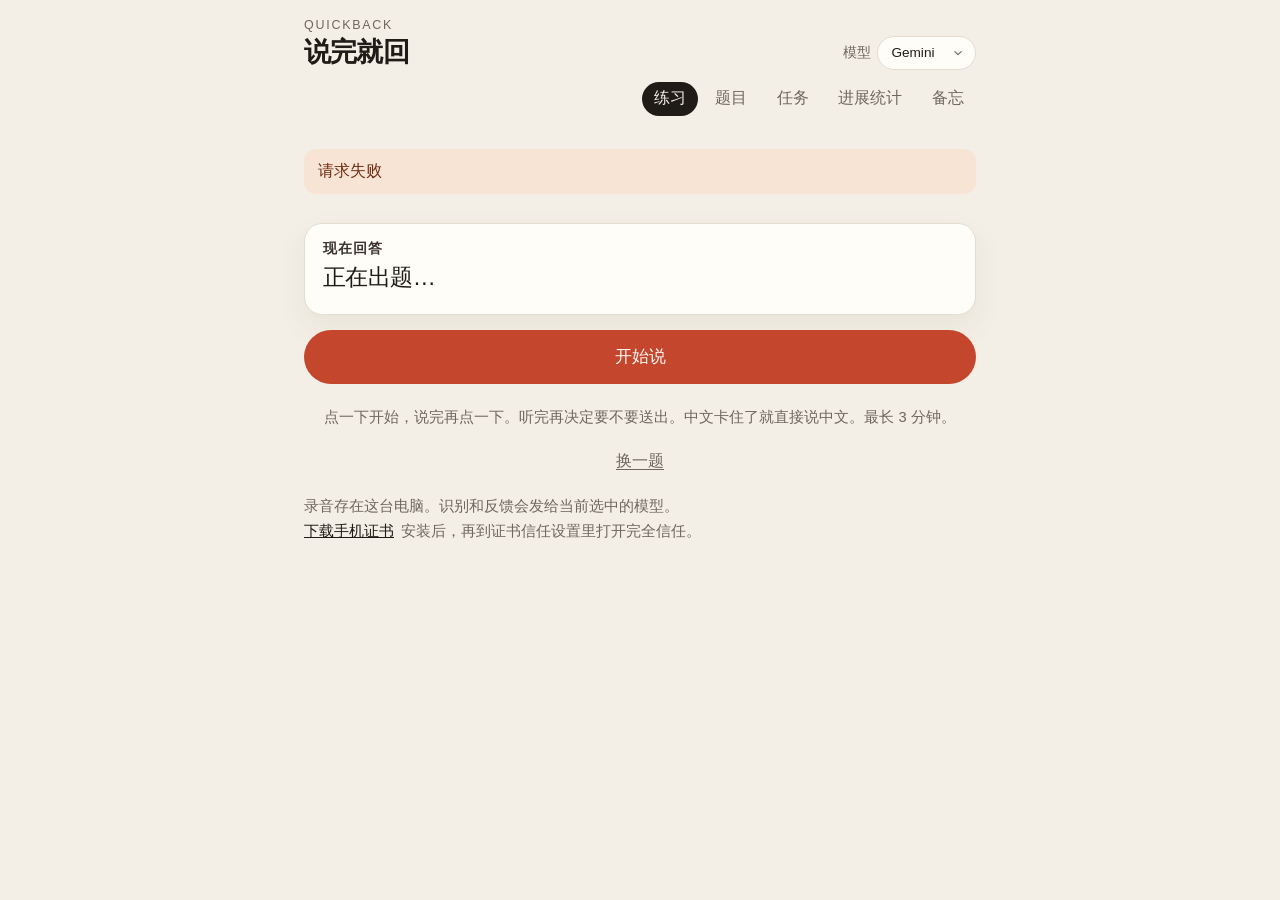
==== commit 2734bfa4: "feat: 任务复习、进展统计菜单，并改进题目与发音体验 加入每日任务与顶栏进展统计；发音改为按需生成并可换模型；题目支持归档筛选、类别点选、雅思口语生成，以及添加面板的开合交互。顶栏把任务放在进展统" ====
--- a/static/index.html
+++ b/static/index.html
@@ -4,7 +4,7 @@
   <meta charset="utf-8">
   <meta name="viewport" content="width=device-width, initial-scale=1">
   <title>Quickback</title>
-    <link rel="stylesheet" href="/static/app.css?v=92">
+    <link rel="stylesheet" href="/static/app.css?v=133">
 </head>
 <body>
   <div class="page">
@@ -23,9 +23,9 @@
       </div>
       <nav class="tabs" aria-label="页面">
         <a href="/practice" id="tab-practice" class="tab is-active" aria-current="page">练习</a>
-        <a href="/history" id="tab-history" class="tab">记录</a>
         <a href="/questions" id="tab-questions" class="tab">题目</a>
-        <a href="/progress" id="tab-progress" class="tab">进展</a>
+        <a href="/tasks" id="tab-tasks" class="tab">任务</a>
+        <a href="/progresses" id="tab-progresses" class="tab">进展统计</a>
         <a href="/memos" id="tab-memos" class="tab">备忘</a>
       </nav>
     </header>
@@ -56,41 +56,104 @@
     </main>
 
     <main id="history" hidden>
+      <div class="memo-toolbar">
+        <button type="button" id="history-back" class="text-btn">← 题目</button>
+      </div>
       <section id="history-list" class="history"></section>
     </main>
 
     <main id="questions" hidden>
-      <form id="question-form" class="card question-form">
+      <div class="memo-toolbar">
+        <button type="button" id="question-open-form" class="primary memo-open-form">＋ 添加</button>
+        <button type="button" id="question-open-ielts" class="question-ielts-gen">雅思口语123</button>
+        <button type="button" id="question-open-history" class="question-ielts-gen">记录</button>
+      </div>
+      <form id="question-form" class="card question-form" hidden>
         <p class="kicker">新题目</p>
         <label>英文问题<input name="en" type="text" required maxlength="240"></label>
         <label>中文意思<input name="zh" type="text" required maxlength="240"></label>
-        <button type="submit" class="primary">添加</button>
+        <label>类别
+          <input name="category" type="text" maxlength="20" placeholder="可空，点选或自行输入" autocomplete="off">
+        </label>
+        <div class="question-category-picks" id="question-category-picks"></div>
+        <div class="memo-form-actions">
+          <button type="submit" class="primary">保存</button>
+        </div>
       </form>
-      <section id="question-list" class="question-list"></section>
+      <section id="question-ielts-panel" class="question-ielts-panel" hidden>
+        <div class="question-ielts-head">
+          <div>
+            <p class="kicker">雅思口语123</p>
+            <p class="question-ielts-note">本批先预览，不进入练习。满意后点「加入已有题目」。</p>
+          </div>
+          <div class="question-ielts-actions">
+            <button type="button" id="question-ielts-gen" class="question-ielts-gen">生成口语123</button>
+          </div>
+        </div>
+        <div id="question-ielts-list" class="question-list question-ielts-list"></div>
+        <div class="question-ielts-footer" id="question-ielts-footer" hidden>
+          <button type="button" id="question-ielts-reshuffle" class="question-ielts-gen">换一批</button>
+          <button type="button" id="question-ielts-commit" class="question-ielts-gen question-ielts-commit">加入已有题目</button>
+        </div>
+      </section>
+      <div class="question-library-head">
+        <p class="question-library-label">已有题目</p>
+        <div class="question-filter" id="question-closed-filter" role="group" aria-label="归档筛选">
+          <button type="button" data-closed-filter="all" class="is-on">全部</button>
+          <button type="button" data-closed-filter="open">未归档</button>
+          <button type="button" data-closed-filter="closed">归档</button>
+        </div>
+      </div>
+      <section id="question-board" class="question-board">
+        <section id="question-list" class="question-list"></section>
+      </section>
     </main>
 
     <main id="progress" hidden>
+      <div class="memo-toolbar">
+        <button type="button" id="progress-back" class="text-btn">← 题目</button>
+      </div>
       <section id="progress-root"></section>
     </main>
 
     <main id="progress-stats" hidden>
+      <div class="memo-toolbar">
+        <button type="button" id="progress-stats-back" class="text-btn">← 题目</button>
+      </div>
       <section id="progress-stats-root"></section>
     </main>
 
+    <main id="progress-run" hidden>
+      <div class="memo-toolbar">
+        <button type="button" id="progress-run-back" class="text-btn">← 返回</button>
+      </div>
+      <section id="progress-run-root"></section>
+    </main>
+
+    <main id="progresses" hidden>
+      <section id="progresses-root"></section>
+    </main>
+
+    <main id="tasks" hidden>
+      <section id="tasks-root"></section>
+    </main>
+
     <main id="memos" hidden>
-      <form id="memo-form" class="card memo-form">
+      <div class="memo-toolbar">
+        <button type="button" id="memo-open-form" class="primary memo-open-form">＋ 添加</button>
+      </div>
+      <form id="memo-form" class="card memo-form" hidden>
         <p class="kicker">新备忘</p>
         <label>标题<input name="title" type="text" maxlength="80"></label>
         <label>备忘<textarea name="text" maxlength="2000" rows="4"></textarea></label>
         <label class="memo-file-pick">附件
           <input name="files" type="file" multiple accept="audio/*,video/*,image/*,.pdf,.epub,.mobi,.azw,.azw3,.txt,.md,.zip,.doc,.docx,.rtf,.odt">
         </label>
+        <div id="memo-picked" class="memo-picked" hidden></div>
         <p id="memo-file-hint" class="note memo-file-hint">可选文件、音频、视频、文档或电子书，最多 8 个。</p>
-        <div id="memo-upload" class="memo-upload" hidden>
-          <p id="memo-upload-text" class="note"></p>
-          <div class="memo-upload-bar"><span id="memo-upload-fill"></span></div>
-        </div>
-        <button type="submit" class="primary">添加</button>
+        <div class="memo-form-actions">
+          <button type="submit" class="primary">保存</button>
+        </div>
       </form>
       <section id="memo-list" class="memo-list"></section>
     </main>
@@ -100,6 +163,7 @@
       <p class="cert-install"><a href="/api/cert">下载手机证书</a>安装后，再到证书信任设置里打开完全信任。</p>
     </footer>
   </div>
+  <div id="toast" class="toast" hidden role="status" aria-live="polite"></div>
   <div id="confirm-dialog" class="confirm" hidden>
     <div class="confirm-card" role="dialog" aria-modal="true" aria-labelledby="confirm-text">
       <p id="confirm-text"></p>
@@ -109,10 +173,46 @@
       </div>
     </div>
   </div>
+  <div id="memo-lightbox" class="memo-lightbox" hidden>
+    <button type="button" class="memo-lightbox-close" id="memo-lightbox-close" aria-label="关闭">关闭</button>
+    <img id="memo-lightbox-img" alt="" hidden>
+    <iframe id="memo-lightbox-frame" class="memo-lightbox-frame" title="预览" hidden></iframe>
+  </div>
+  <div id="memo-upload" class="memo-upload" hidden>
+    <p id="memo-upload-text" class="note"></p>
+    <div class="memo-upload-bar"><span id="memo-upload-fill"></span></div>
+  </div>
+  <div id="memo-video-fs" class="memo-video-fs" hidden>
+    <div id="memo-video-fs-frame" class="memo-video-fs-frame">
+      <div class="memo-video-fs-ui" id="memo-video-fs-ui">
+        <div class="memo-video-fs-top">
+          <p class="memo-video-fs-hint" id="memo-video-fs-hint" hidden>横过来看更舒服</p>
+          <button type="button" class="memo-video-fs-close" id="memo-video-fs-close">退出</button>
+        </div>
+        <button type="button" class="memo-video-fs-toggle" id="memo-video-fs-toggle" aria-label="播放或暂停"></button>
+        <div class="memo-video-fs-bottom">
+          <div class="memo-video-fs-row">
+            <button type="button" class="memo-video-fs-play" id="memo-video-fs-play">播放</button>
+            <input type="range" class="memo-video-fs-seek" id="memo-video-fs-seek" min="0" max="0" step="0.1" value="0" aria-label="进度">
+            <span class="memo-video-fs-time" id="memo-video-fs-time">0:00 / 0:00</span>
+          </div>
+          <div class="memo-video-fs-row memo-video-fs-speeds" id="memo-video-fs-speeds" role="group" aria-label="播放速度">
+            <button type="button" data-rate="0.75">0.75x</button>
+            <button type="button" data-rate="1" class="is-on">1x</button>
+            <button type="button" data-rate="1.25">1.25x</button>
+            <button type="button" data-rate="1.5">1.5x</button>
+            <button type="button" data-rate="2">2x</button>
+          </div>
+        </div>
+      </div>
+    </div>
+  </div>
   <script src="/static/chart.umd.min.js?v=4.4.6"></script>
-  <script src="/static/progress.js?v=31"></script>
-  <script src="/static/questions.js?v=39"></script>
-  <script src="/static/memos.js?v=8"></script>
-  <script src="/static/app.js?v=74"></script>
+  <script src="/static/progress.js?v=37"></script>
+  <script src="/static/progresses.js?v=5"></script>
+  <script src="/static/questions.js?v=63"></script>
+  <script src="/static/tasks.js?v=3"></script>
+  <script src="/static/memos.js?v=30"></script>
+  <script src="/static/app.js?v=86"></script>
 </body>
 </html>
--- a/static/app.css
+++ b/static/app.css
@@ -168,6 +168,37 @@
   color: #6d2e12;
 }
 
+.toast {
+  position: fixed;
+  left: 50%;
+  bottom: 1.35rem;
+  z-index: 40;
+  max-width: min(22rem, calc(100vw - 2rem));
+  margin: 0;
+  padding: 0.7rem 1rem;
+  border: 1px solid #e7d2c4;
+  border-radius: 999px;
+  background: rgba(42, 32, 24, 0.92);
+  color: #fff8f0;
+  box-shadow: 0 10px 28px rgba(42, 32, 24, 0.22);
+  font-size: 0.92rem;
+  line-height: 1.4;
+  text-align: center;
+  transform: translate(-50%, 0.6rem);
+  opacity: 0;
+  pointer-events: none;
+  transition: opacity 0.18s ease, transform 0.18s ease;
+}
+
+.toast.is-on {
+  opacity: 1;
+  transform: translate(-50%, 0);
+}
+
+.toast[hidden] {
+  display: none;
+}
+
 .card {
   background: var(--card);
   border: 1px solid var(--line);
@@ -640,6 +671,256 @@
 
 .history, .question-list, .memo-list { display: grid; gap: 0.6rem; }
 
+.memo-toolbar {
+  display: flex;
+  flex-wrap: wrap;
+  align-items: center;
+  justify-content: flex-start;
+  gap: 0.55rem;
+  margin-bottom: 0.75rem;
+}
+
+.question-ielts-panel {
+  margin: 0 0 1.15rem;
+  padding: 0.9rem 0.95rem 1rem;
+  border: 1px solid #e7d2c4;
+  border-radius: 16px;
+  background:
+    linear-gradient(180deg, rgba(255, 248, 240, 0.95), rgba(250, 246, 240, 0.88)),
+    #faf6f0;
+}
+
+.question-ielts-head {
+  display: flex;
+  flex-wrap: wrap;
+  align-items: flex-start;
+  justify-content: space-between;
+  gap: 0.75rem 1rem;
+  margin-bottom: 0.75rem;
+}
+
+.question-ielts-head .kicker {
+  margin: 0;
+}
+
+.question-ielts-note {
+  margin: 0.28rem 0 0;
+  color: var(--muted);
+  font-size: 0.88rem;
+  line-height: 1.45;
+}
+
+.question-ielts-actions,
+.question-ielts-footer {
+  display: flex;
+  flex-wrap: wrap;
+  gap: 0.45rem;
+}
+
+.question-ielts-footer {
+  margin-top: 0.75rem;
+  padding-top: 0.75rem;
+  border-top: 1px dashed #e0cfc0;
+}
+
+.question-ielts-gen {
+  margin: 0;
+  border: 1px solid var(--line);
+  border-radius: 999px;
+  padding: 0.55rem 0.95rem;
+  background: #fff;
+  color: var(--ink);
+  cursor: pointer;
+}
+
+.question-ielts-gen:disabled {
+  opacity: 0.6;
+  cursor: wait;
+}
+
+.question-ielts-commit {
+  border-color: #d9b79a;
+  background: #f8eadb;
+  color: var(--zh);
+  font-weight: 600;
+}
+
+.question-ielts-list {
+  min-height: 0.5rem;
+}
+
+.question-ielts-empty,
+.question-ielts-pending {
+  margin: 0;
+  padding: 0.85rem 0.95rem;
+  border: 1px dashed #e0cfc0;
+  border-radius: 12px;
+  background: rgba(255, 255, 255, 0.55);
+  color: var(--muted);
+  font-size: 0.92rem;
+  line-height: 1.5;
+}
+
+.question-ielts-pending {
+  display: grid;
+  gap: 0.55rem;
+}
+
+.question-ielts-pending-item {
+  display: flex;
+  align-items: center;
+  gap: 0.55rem;
+}
+
+.question-ielts-item {
+  margin-top: 0;
+}
+
+.question-ielts-card-head {
+  align-items: center;
+}
+
+.question-ielts-refresh {
+  margin-left: auto;
+}
+
+.question-ielts-body {
+  display: grid;
+  gap: 0.25rem;
+  padding: 0.15rem 0 0.1rem;
+  text-align: left;
+}
+
+.question-ielts-body .en-line,
+.question-ielts-body .zh-line {
+  margin: 0;
+}
+
+.question-library-head {
+  display: flex;
+  align-items: center;
+  justify-content: space-between;
+  gap: 0.75rem;
+  margin: 1.35rem 0 0.55rem;
+}
+
+.question-library-label {
+  margin: 0;
+  color: var(--muted);
+  font-size: 0.86rem;
+  letter-spacing: 0.02em;
+}
+
+.question-filter {
+  display: inline-flex;
+  flex-wrap: wrap;
+  gap: 0.25rem;
+}
+
+.question-filter button {
+  border: 1px solid var(--line);
+  border-radius: 999px;
+  padding: 0.22rem 0.65rem;
+  background: transparent;
+  color: var(--muted);
+  font: inherit;
+  font-size: 0.82rem;
+  cursor: pointer;
+}
+
+.question-filter button.is-on {
+  border-color: var(--ink);
+  background: var(--ink);
+  color: var(--bg);
+}
+
+.task-item .question-open {
+  margin-top: 0.15rem;
+}
+
+.task-item.is-done {
+  opacity: 0.72;
+}
+
+.task-item.is-done .question-tag {
+  border-color: #cfe0c8;
+  background: #eef6ea;
+  color: #3f6b35;
+}
+
+.progress-native {
+  margin-top: 0.55rem;
+}
+
+.question-board {
+  display: block;
+}
+
+.question-tag {
+  display: inline-flex;
+  align-items: center;
+  margin: 0;
+  border: 1px solid #e7d2c4;
+  border-radius: 999px;
+  padding: 0.12rem 0.55rem;
+  background: #f8eadb;
+  color: var(--zh);
+  font-size: 0.78rem;
+  font-weight: 600;
+}
+
+.question-tag.is-empty {
+  border-color: var(--line);
+  background: #f3efe6;
+  color: var(--muted);
+  font-weight: 500;
+}
+
+.memo-toolbar .primary {
+  margin-top: 0;
+  background: var(--accent);
+  color: var(--accent-ink);
+}
+
+.memo-toolbar .primary.is-active,
+#question-open-form.is-active,
+#memo-open-form.is-active {
+  background: #f3d2c7;
+  color: #8a3a28;
+  box-shadow: inset 0 0 0 1px #e2b5a6;
+}
+
+#question-open-ielts.is-active {
+  border-color: #e2b5a6;
+  background: #f3d2c7;
+  color: #8a3a28;
+}
+
+.memo-open-form {
+  display: inline-flex;
+  align-items: center;
+  gap: 0.2rem;
+  letter-spacing: 0.01em;
+}
+
+.memo-form[hidden],
+.question-form[hidden],
+.question-ielts-panel[hidden] {
+  display: none;
+}
+
+.memo-form-actions {
+  display: flex;
+  flex-wrap: wrap;
+  align-items: center;
+  gap: 0.55rem;
+  margin-top: 0.85rem;
+}
+
+.memo-form-actions .primary {
+  margin-top: 0;
+}
+
 .memo-list { margin-top: 1rem; }
 
 .memo-form label, .memo-item label {
@@ -659,8 +940,9 @@
   border-radius: 10px;
   padding: 0.6rem 0.7rem;
   background: #fff;
-  color: inherit;
-  font: inherit;
+  color: var(--ink);
+  font-family: inherit;
+  font-size: 16px;
   line-height: 1.45;
 }
 
@@ -721,7 +1003,52 @@
   font: inherit;
 }
 
-.memo-file-hint { margin: 0.45rem 0 0; }
+.memo-file-hint {
+  margin: 0.45rem 0 0;
+  overflow-wrap: anywhere;
+}
+
+.memo-picked {
+  display: grid;
+  gap: 0.35rem;
+  margin-top: 0.45rem;
+  justify-items: start;
+}
+
+.memo-picked[hidden] {
+  display: none;
+}
+
+.memo-picked-list {
+  list-style: none;
+  margin: 0;
+  padding: 0;
+  display: grid;
+  gap: 0.25rem;
+  width: 100%;
+}
+
+.memo-picked-list li {
+  display: flex;
+  align-items: flex-start;
+  gap: 0.55rem;
+  overflow-wrap: anywhere;
+  color: var(--muted);
+  font-size: 0.92rem;
+  line-height: 1.4;
+}
+
+.memo-picked-name {
+  flex: 1;
+  min-width: 0;
+  overflow-wrap: anywhere;
+}
+
+.memo-picked-drop,
+.memo-picked-clear {
+  padding: 0;
+  flex: none;
+}
 
 .memo-files {
   display: grid;
@@ -736,6 +1063,7 @@
   border: 1px solid var(--line);
   border-radius: 12px;
   background: #fff;
+  min-width: 0;
 }
 
 .memo-file-kind {
@@ -745,10 +1073,10 @@
 
 .memo-file-name {
   overflow-wrap: anywhere;
+  min-width: 0;
 }
 
 .memo-file audio,
-.memo-file video,
 .memo-image img {
   width: 100%;
   max-height: 18rem;
@@ -759,13 +1087,88 @@
 
 .memo-image {
   display: block;
+  width: 100%;
   margin-top: 0.15rem;
+  padding: 0;
+  border: 0;
+  background: transparent;
+  cursor: zoom-in;
+}
+
+.memo-scroll-lock {
+  position: fixed;
+  left: 0;
+  right: 0;
+  width: 100%;
+  overflow: hidden;
+}
+
+.memo-lightbox {
+  position: fixed;
+  inset: 0;
+  z-index: 80;
+  display: grid;
+  place-items: center;
+  padding: 1rem;
+  background: rgba(20, 16, 12, 0.88);
+  overscroll-behavior: none;
+  touch-action: none;
+}
+
+.memo-lightbox[hidden] {
+  display: none;
+}
+
+.memo-lightbox img,
+.memo-lightbox-frame {
+  max-width: min(100%, 42rem);
+  max-height: calc(100dvh - 4.5rem);
+  width: min(100%, 42rem);
+  border: 0;
+  border-radius: 8px;
+  background: #fff;
+}
+
+.memo-lightbox img {
+  object-fit: contain;
+  touch-action: none;
+  pointer-events: none;
+  background: transparent;
+}
+
+.memo-lightbox-frame {
+  height: calc(100dvh - 4.5rem);
+  touch-action: pan-y;
+}
+
+.memo-lightbox-close {
+  position: absolute;
+  top: max(0.75rem, env(safe-area-inset-top));
+  right: max(0.75rem, env(safe-area-inset-right));
+  z-index: 1;
+  margin: 0;
+  padding: 0.45rem 0.85rem;
+  border: 0;
+  border-radius: 999px;
+  background: rgba(255, 253, 248, 0.92);
+  color: var(--ink);
+  font: inherit;
+  font-size: 0.92rem;
 }
 
 .memo-upload {
-  margin-top: 0.75rem;
+  position: fixed;
+  left: 0;
+  right: 0;
+  bottom: 0;
+  z-index: 70;
   display: grid;
   gap: 0.4rem;
+  margin: 0;
+  padding: 0.85rem 1rem calc(0.85rem + env(safe-area-inset-bottom));
+  border-top: 1px solid var(--line);
+  background: rgba(255, 253, 248, 0.96);
+  box-shadow: 0 -10px 28px rgba(70, 48, 20, 0.1);
 }
 
 .memo-upload[hidden] {
@@ -787,62 +1190,252 @@
   transition: width 0.15s linear;
 }
 
-.memo-doc {
+.memo-video {
   display: grid;
   gap: 0.45rem;
-  margin-top: 0.2rem;
-  justify-items: start;
-}
-
-.memo-doc-link {
-  display: block;
-  width: 11rem;
-  max-width: 100%;
-  color: inherit;
-  text-decoration: none;
-}
-
-.memo-doc-cover,
-.memo-doc-pdf,
-.memo-doc-badge {
+}
+
+.memo-video video {
+  width: 100%;
+  max-height: 18rem;
+  background: #111;
+  border-radius: 8px;
+}
+
+.memo-video-actions {
+  display: flex;
+  gap: 0.55rem;
+}
+
+.memo-video-fs-btn {
+  margin: 0;
+  padding: 0.2rem 0;
+}
+
+.memo-video-fs {
+  position: fixed;
+  inset: 0;
+  z-index: 95;
+  background: #000;
+  overscroll-behavior: none;
+  overflow: hidden;
+}
+
+.memo-video-fs[hidden] {
+  display: none;
+}
+
+.memo-video-fs-frame {
+  position: absolute;
+  inset: 0;
+  background: #000;
+}
+
+.memo-video-fs-frame video {
   display: block;
   width: 100%;
-  aspect-ratio: 3 / 4;
+  height: 100%;
+  object-fit: contain;
+  background: #000;
+  border-radius: 0;
+}
+
+.memo-video-fs-ui {
+  position: absolute;
+  inset: 0;
+  z-index: 2;
+  display: grid;
+  grid-template-rows: auto 1fr auto;
+  pointer-events: none;
+}
+
+.memo-video-fs-top,
+.memo-video-fs-bottom {
+  pointer-events: auto;
+  opacity: 1;
+  transition: opacity 0.2s ease;
+}
+
+.memo-video-fs-ui.is-idle .memo-video-fs-top,
+.memo-video-fs-ui.is-idle .memo-video-fs-bottom {
+  opacity: 0;
+  pointer-events: none;
+}
+
+.memo-video-fs-top {
+  display: flex;
+  align-items: center;
+  justify-content: flex-end;
+  gap: 0.6rem;
+  padding: 0.55rem 0.7rem;
+  background: linear-gradient(to bottom, rgba(0, 0, 0, 0.55), transparent);
+}
+
+.memo-video-fs-hint {
+  margin: 0;
+  margin-right: auto;
+  color: rgba(255, 255, 255, 0.86);
+  font-size: 0.82rem;
+}
+
+.memo-video-fs-toggle {
+  pointer-events: auto;
+  margin: 0;
+  padding: 0;
+  border: 0;
+  background: transparent;
+  cursor: pointer;
+}
+
+.memo-video-fs-bottom {
+  display: grid;
+  gap: 0.4rem;
+  padding: 0.55rem 0.7rem 0.75rem;
+  background: linear-gradient(to top, rgba(0, 0, 0, 0.72), transparent);
+  color: #fff;
+}
+
+.memo-video-fs-row {
+  display: flex;
+  align-items: center;
+  gap: 0.45rem;
+  min-width: 0;
+}
+
+.memo-video-fs-close,
+.memo-video-fs-play,
+.memo-video-fs-speeds button {
+  flex: none;
+  margin: 0;
+  border: 0;
+  border-radius: 999px;
+  padding: 0.38rem 0.7rem;
+  background: rgba(255, 253, 248, 0.92);
+  color: var(--ink);
+  font: inherit;
+  font-size: 0.86rem;
+  cursor: pointer;
+}
+
+.memo-video-fs-seek {
+  flex: 1 1 auto;
+  min-width: 0;
+  height: 1.4rem;
+  accent-color: #fff;
+}
+
+.memo-video-fs-time {
+  flex: none;
+  font-size: 0.78rem;
+  font-variant-numeric: tabular-nums;
+  white-space: nowrap;
+  opacity: 0.92;
+}
+
+.memo-video-fs-speeds {
+  justify-content: flex-start;
+  flex-wrap: nowrap;
+  overflow-x: auto;
+  -webkit-overflow-scrolling: touch;
+}
+
+.memo-video-fs-speeds button {
+  padding: 0.26rem 0.55rem;
+  background: rgba(255, 255, 255, 0.18);
+  color: #fff;
+}
+
+.memo-video-fs-speeds button.is-on {
+  background: rgba(255, 253, 248, 0.95);
+  color: var(--ink);
+}
+
+/*
+ * CSS 横看：舞台宽=屏高、高=屏宽，整层（含控件）一起转。
+ * 请把手机横过来看；控件在画面底部两行：进度一行、速度一行。
+ */
+.memo-video-fs.is-css-land .memo-video-fs-frame {
+  inset: auto;
+  top: 0;
+  left: var(--memo-fs-w, 100vw);
+  width: var(--memo-fs-h, 100vh);
+  height: var(--memo-fs-w, 100vw);
+  transform: rotate(90deg);
+  transform-origin: top left;
+}
+
+.memo-doc {
+  margin-top: 0.2rem;
+}
+
+.memo-doc-link {
+  display: flex;
+  align-items: center;
+  gap: 0.65rem;
+  width: 100%;
+  max-width: 100%;
+  margin: 0;
+  padding: 0;
+  border: 0;
+  background: transparent;
+  color: inherit;
+  text-align: left;
+  text-decoration: none;
+  cursor: pointer;
+  font: inherit;
+}
+
+.memo-doc-icon {
+  flex: none;
+  display: grid;
+  place-content: center;
+  gap: 0.15rem;
+  width: 3.1rem;
+  height: 3.1rem;
   border-radius: 10px;
   border: 1px solid var(--line);
-  background: #f7f2ea;
-  object-fit: cover;
-}
-
-.memo-doc-pdf {
-  pointer-events: none;
-  background: #fff;
-}
-
-.memo-doc-badge {
-  display: grid;
-  place-content: center;
-  gap: 0.35rem;
+  background: linear-gradient(160deg, #fffdf8, #efe3d2);
   text-align: center;
-  padding: 0.8rem;
-  background: linear-gradient(160deg, #fffdf8, #f0e6d6);
-}
-
-.memo-doc-ext {
-  font-size: 1.15rem;
+}
+
+.memo-doc-icon.is-ebook {
+  background: linear-gradient(165deg, #f7efe3, #e4d2b8);
+}
+
+.memo-doc-icon.is-doc {
+  background: linear-gradient(160deg, #f7faf8, #e2ebe6);
+}
+
+.memo-doc-icon-ext {
+  font-size: 0.72rem;
   font-weight: 700;
-  letter-spacing: 0.04em;
-}
-
-.memo-doc-label {
-  color: var(--muted);
-  font-size: 0.85rem;
+  letter-spacing: 0.02em;
+  line-height: 1;
+}
+
+.memo-doc-icon-kind {
+  color: var(--muted);
+  font-size: 0.62rem;
+  line-height: 1;
 }
 
 .memo-doc-name {
   color: var(--muted);
   font-size: 0.88rem;
   overflow-wrap: anywhere;
+  min-width: 0;
+}
+
+@media (max-width: 720px) {
+  .memo-doc-icon {
+    width: 2.85rem;
+    height: 2.85rem;
+    border-radius: 8px;
+  }
+
+  .memo-doc-name {
+    font-size: 0.8rem;
+  }
 }
 
 .question-form label, .question-item label, .prompt-edit label {
@@ -851,6 +1444,32 @@
   margin-top: 0.75rem;
   color: var(--muted);
   font-size: 0.85rem;
+}
+
+.question-category-picks {
+  display: flex;
+  flex-wrap: wrap;
+  gap: 0.4rem;
+  margin-top: 0.55rem;
+}
+
+.question-category-pick {
+  border: 1px solid var(--line);
+  border-radius: 999px;
+  padding: 0.35rem 0.75rem;
+  background: #fff;
+  color: var(--ink);
+  font: inherit;
+  font-size: 0.88rem;
+  line-height: 1.2;
+  cursor: pointer;
+  -webkit-tap-highlight-color: transparent;
+}
+
+.question-category-pick.is-on {
+  border-color: var(--ink);
+  background: var(--ink);
+  color: var(--bg);
 }
 
 .question-form input:not(.player-range),
@@ -874,6 +1493,55 @@
 }
 
 .question-item { margin-top: 0.7rem; }
+
+.progress-history {
+  margin-top: 1rem;
+  display: grid;
+  gap: 0.55rem;
+}
+
+.progress-history .kicker {
+  margin: 0 0 0.15rem;
+}
+
+.progress-history-item {
+  text-align: left;
+}
+
+.question-item.has-card-when {
+  position: relative;
+}
+
+.card-when {
+  color: inherit;
+  font-size: inherit;
+  line-height: inherit;
+}
+
+.card-when::before {
+  content: " · ";
+}
+
+@media (max-width: 720px) {
+  .question-item.has-card-when {
+    padding-bottom: 1.55rem;
+  }
+
+  .card-when {
+    position: absolute;
+    right: 0.9rem;
+    bottom: 0.55rem;
+    margin: 0;
+    color: var(--muted);
+    font-size: 0.78rem;
+    line-height: 1.2;
+    pointer-events: none;
+  }
+
+  .card-when::before {
+    content: none;
+  }
+}
 
 .question-open {
   display: block;
@@ -984,6 +1652,17 @@
 .progress-fixes .block-label { margin-bottom: 0.15rem; }
 .progress-total { margin: 0.45rem 0 0; font-weight: 700; }
 .progress-answer .player { margin-top: 0.55rem; }
+
+.speech-block { margin-top: 0.55rem; }
+.speech-meta { margin-top: 0.35rem; }
+.speech-meta .note { margin: 0; }
+.speech-actions {
+  display: flex;
+  flex-wrap: wrap;
+  gap: 0.75rem;
+  margin-top: 0.25rem;
+}
+.speech-actions .text-btn { padding: 0; }
 #progress-root { overflow-anchor: none; }
 .progress-drafts { margin-top: 0.9rem; }
 .progress-drafts .kicker { margin-top: 0; }
